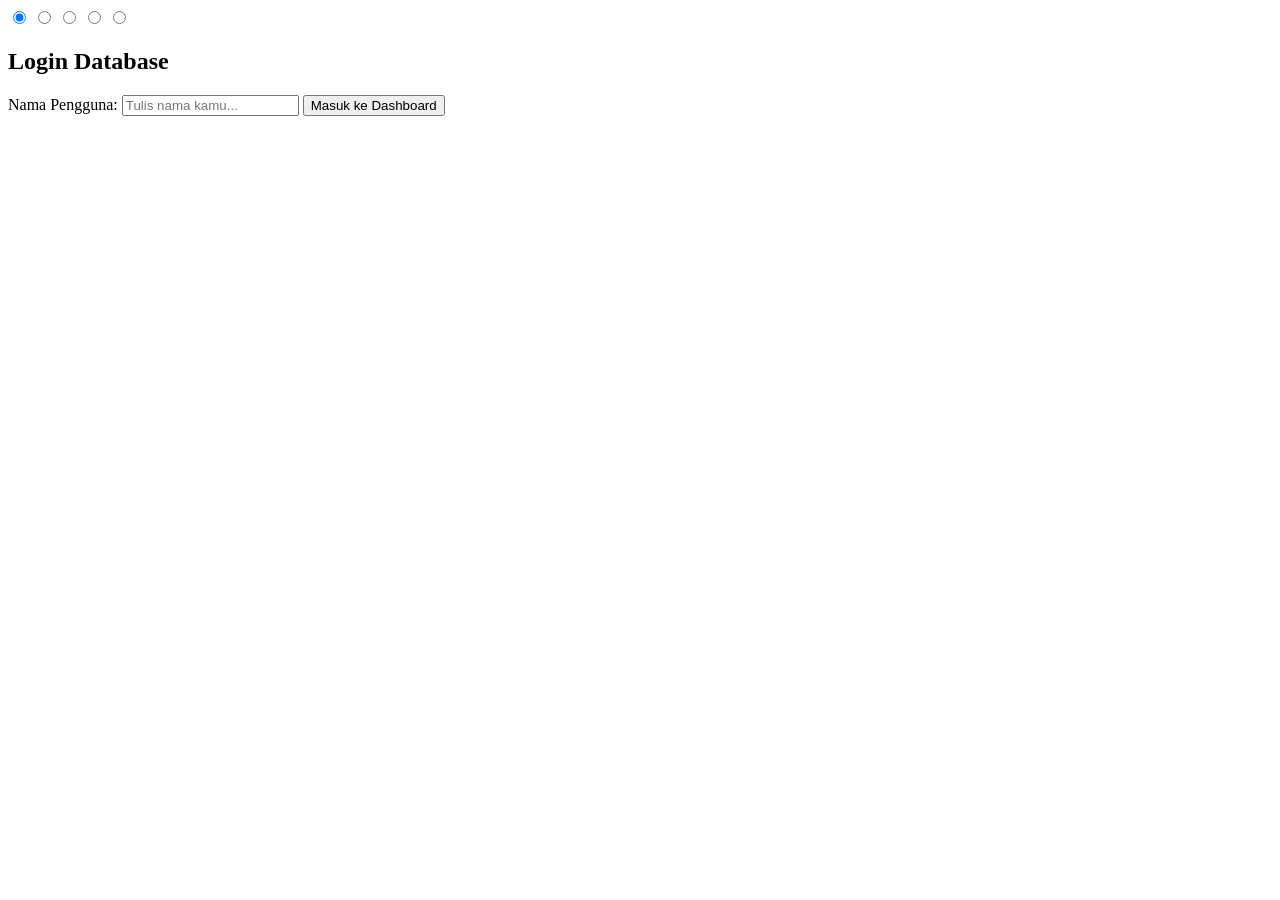
==== index.html @ 97f5bf19 "first-commit" ====
<!DOCTYPE html>
<html lang="id">
<head>
    <meta charset="UTF-8">
    <meta name="viewport" content="width=device-width, initial-scale=1.0">
    <title>Database Teman</title>
    <link rel="stylesheet" href="style.css">
</head>
<body>

    <input type="radio" name="nav" id="dashboard" checked>
    <input type="radio" name="nav" id="sifat">
    <input type="radio" name="nav" id="kategori">
    <input type="radio" name="nav" id="teman">
    <input type="radio" name="nav" id="tugas">

    <div id="layar-masuk">
        <div class="box-login">
            <h2>Login Database</h2>
            <form id="form-login">
                <label>Nama Pengguna:</label>
                <input type="text" id="nama-kamu" placeholder="Tulis nama kamu..." required>
                <button type="submit">Masuk ke Dashboard</button>
            </form>
        </div>
    </div>

    <div id="layar-app" style="display: none;">
        
        <aside id="menu-kiri">
            <div class="logo">DB TEMAN</div>
            <ul>
                <li><label for="dashboard">Dashboard</label></li>
                <li><label for="sifat">Tipe Kepribadian</label></li>
                <li><label for="kategori">Daftar Kategori</label></li>
                <li><label for="teman">Data Teman</label></li>
                <li><label for="tugas">Tugas Kategori</label></li>
            </ul>
        </aside>

        <div id="area-utama">
            
            <header class="topbar">
                <h2 id="teks-sapaan">Halo!</h2>
                <span id="hari-ini"></span>
                <span id="waktu-sekarang"></span>
            </header>

            <div class="konten-pembungkus">

                <div class="halaman-box" id="hal-dashboard">
                    <div class="flex-stat">
                        <div class="kartu-angka">
                            <span class="label-kecil">Total Teman</span>
                            <div class="angka-gede" id="total-teman"></div>
                        </div>
                        <div class="kartu-angka">
                            <span class="label-kecil">Tren Hubungan</span>
                            <div class="status-badge status-aman">Stabil</div>
                        </div>
                        <div class="kartu-angka">
                            <span class="label-kecil">Tugas Tertunda</span>
                            <div class="angka-gede">1</div>
                        </div>
                    </div>

                    <div class="layout-grid">
                        <div class="grid-kiri">
                            <div class="papan">
                                <h3>Daftar Kontak Prioritas</h3>
                                <div class="list-data">
                                    <div class="list-item">
                                        <strong>Rizky</strong> (Laki-laki)<br>
                                        Kategori: Sekolah | Sifat: Ambisius
                                    </div>
                                    <div class="list-item">
                                        <strong>Siti</strong> (Perempuan)<br>
                                        Kategori: Rombel | Sifat: Humoris
                                    </div>
                                </div>
                            </div>
                        </div>
                        <div class="grid-kanan">
                            <div class="papan">
                                <h3>Pengingat Tugas</h3>
                                <div class="list-data">
                                    <div class="list-item">
                                        <span class="tag-merah">Mendesak</span><br>
                                        <strong>Kerja Kelompok Web</strong><br>
                                        Deadline: 28 Maret 2026
                                    </div>
                                </div>
                            </div>
                        </div>
                    </div>
                </div>

                <div class="halaman-box" id="hal-sifat">
                    <div class="papan">
                        <h3>Tambah Tipe Sifat</h3>
                        <form action="#">
                            <label>Nama Sifat:</label>
                            <input type="text" placeholder="Contoh: Humoris, Pendiam" required id="nama-sifat">
                            
                            <label>Deskripsi Singkat:</label>
                            <textarea placeholder="Penjelasan sifatnya..." id="desc-sifat"></textarea>
                            
                            <label>Warna Label:</label>
                            <input type="color" id="warna-sifat">
                            
                            <button type="button" onclick="ambilSifat()">Simpan Sifat</button>
                        </form>
                    </div>

                    <div class="papan">
                        <h3>Daftar Sifat yang Terdaftar</h3>
                        <div class="list-data" id="list-sifat">
                            <!--Isinya list sidat yang diambil dari fungsi ambilSifat()-->
                        </div>
                    </div>
                </div>

                <div class="halaman-box" id="hal-kategori">
                    <div class="papan">
                        <h3>Tambah Kategori Baru</h3>
                        <form action="#">
                            <label>Nama Kategori:</label>
                            <input type="text" id="kategori-relasi" placeholder="Contoh: Teman SMP, Keluarga" required>
                            <label>Warna label:</label>
                            <input type="color" id="warna-kategori">
                            <button type="button" onclick="ambilKategori()">Simpan Kategori</button>
                        </form>
                    </div>

                    <div class="papan">
                        <h3>Daftar Kategori</h3>
                        <div class="list-data" id="list-data">
                        </div>
                    </div>
                </div>

                <div class="halaman-box" id="hal-teman">
                    <h3>Registrasi Data Teman</h3>
                    <button id="openModal">Open Modal</button>
                        <div class="modal" id="modal">
                            <div class="papan modal-create"> 
                                <form action="#" autocomplete="off" id="formulir-crud-teman">
                                    <label>Nama Lengkap:</label>
                                    <input type="text" id="nama" placeholder="John Doe" required>

                                    <label>No WhatsApp:</label>
                                    <input type="text" id="nomorHp" placeholder="628xxxx">

                                    <label>Jenis Kelamin:</label>
                                    <select id="kelamin">
                                        <option>Laki-laki</option>
                                        <option>Perempuan</option>
                                    </select>

                                    <label>Kepribadian:</label>
                                    <select>
                                        <option>Penyayang</option>
                                        <option>Ambis</option>
                                    </select>

                                    <label>Kategori Relasi:</label>
                                    <select>
                                        <option>Sekolah</option>
                                        <option>Rombel</option>
                                    </select>

                                    <label>Tanggal Lahir:</label>
                                    <input type="date" id="birth">

                                    <div class="centang-favorit">
                                        <input type="checkbox" id="fav-cek" style="width:auto; margin-right: 5px;">
                                        <label for="fav-cek" style="display:inline;">Tandai sebagai Teman Favorit</label>
                                    </div>

                                    <button type="button" style="margin-top:15px;" id="submit closeModal" onclick="hasil()">Simpan Data Teman</button>
                                </form>
                                <button id="closeModal">Tutup</button>
                            </div>
                        </div>
                        
                    <div id="hasil"></div>
                </div>

                <div class="halaman-box" id="hal-tugas">
                    <div class="papan">
                        <h3>Buat Tugas Baru</h3>
                        <form action="#">
                            <label>Nama Kegiatan:</label>
                            <input type="text" required>

                            <label>Deskripsi:</label>
                            <input type="text" placeholder="Opsional">

                            <label>Orang yang terlibat:</label>
                            <select name="" id="">
                                <option value="">Endi</option>
                                <option value="">Asep</option>
                                <option value="">Rangga</option>
                            </select>

                            <label>Kategori Relasi:</label>
                            <select>
                                <option>Sekolah</option>
                                <option>Rombel</option>
                            </select>

                            <label>Tenggat Waktu:</label>
                            <input type="date" required>

                            <button type="button">Buat Tugas</button>
                        </form>
                    </div>
                </div>

            </div>

            <footer class="kaki-web">
                <p>&copy; 2026 Database Teman</p>
            </footer>

        </div>
    </div>

    <script src="script.js"></script>
</body>
</html>
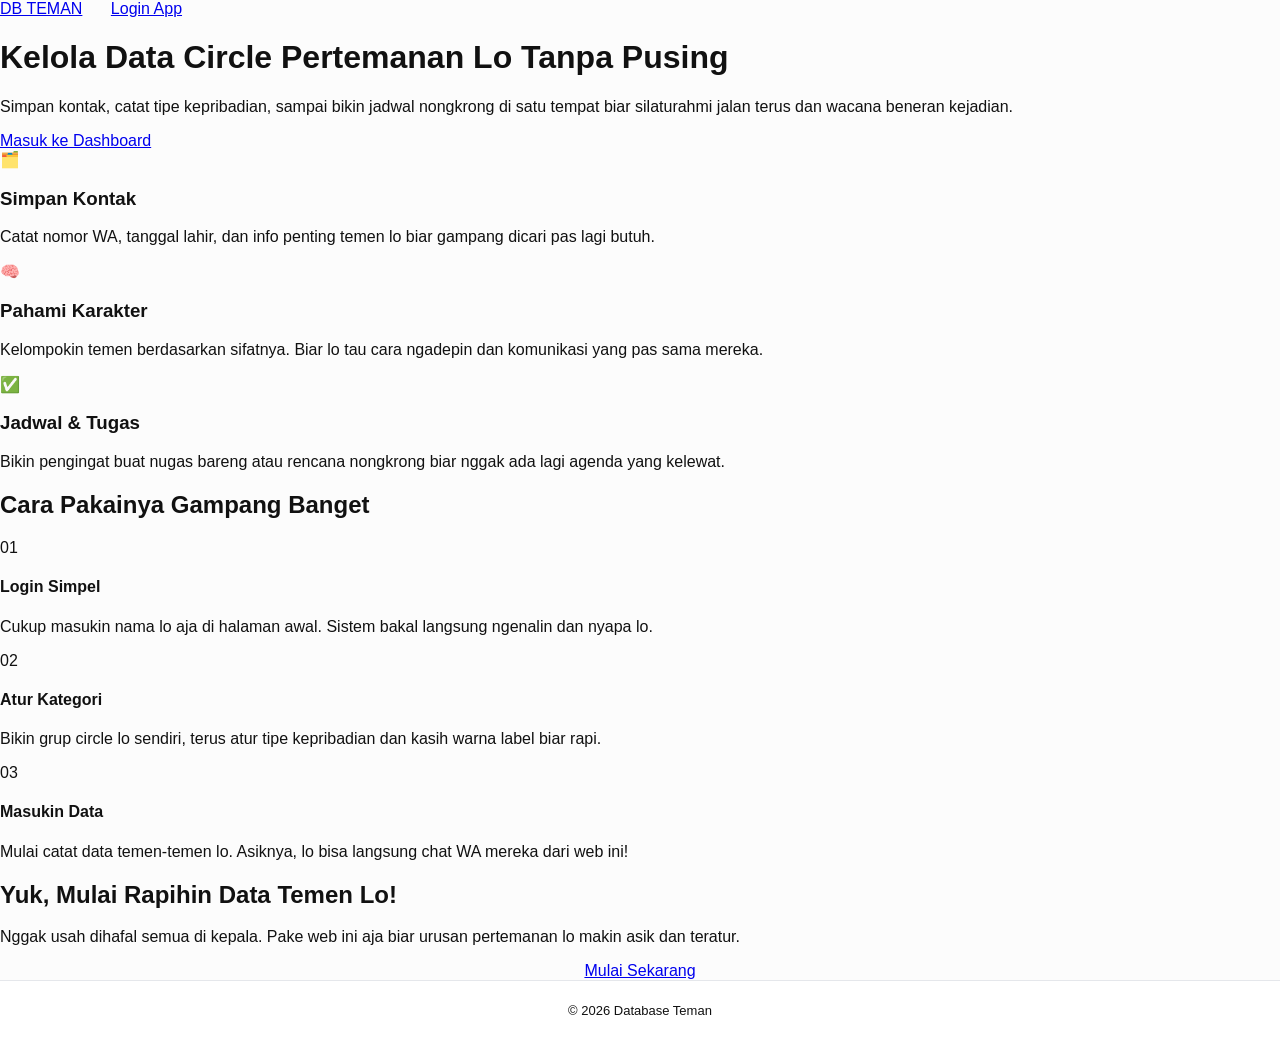
==== commit 8969526c: "last commit" ====
--- a/index.html
+++ b/index.html
@@ -1,231 +1,93 @@
-<!DOCTYPE html>
-<html lang="id">
-<head>
-    <meta charset="UTF-8">
-    <meta name="viewport" content="width=device-width, initial-scale=1.0">
-    <title>Database Teman</title>
-    <link rel="stylesheet" href="style.css">
-</head>
-<body>
-
-    <input type="radio" name="nav" id="dashboard" checked>
-    <input type="radio" name="nav" id="sifat">
-    <input type="radio" name="nav" id="kategori">
-    <input type="radio" name="nav" id="teman">
-    <input type="radio" name="nav" id="tugas">
-
-    <div id="layar-masuk">
-        <div class="box-login">
-            <h2>Login Database</h2>
-            <form id="form-login">
-                <label>Nama Pengguna:</label>
-                <input type="text" id="nama-kamu" placeholder="Tulis nama kamu..." required>
-                <button type="submit">Masuk ke Dashboard</button>
-            </form>
-        </div>
-    </div>
-
-    <div id="layar-app" style="display: none;">
-        
-        <aside id="menu-kiri">
-            <div class="logo">DB TEMAN</div>
-            <ul>
-                <li><label for="dashboard">Dashboard</label></li>
-                <li><label for="sifat">Tipe Kepribadian</label></li>
-                <li><label for="kategori">Daftar Kategori</label></li>
-                <li><label for="teman">Data Teman</label></li>
-                <li><label for="tugas">Tugas Kategori</label></li>
-            </ul>
-        </aside>
-
-        <div id="area-utama">
-            
-            <header class="topbar">
-                <h2 id="teks-sapaan">Halo!</h2>
-                <span id="hari-ini"></span>
-                <span id="waktu-sekarang"></span>
-            </header>
-
-            <div class="konten-pembungkus">
-
-                <div class="halaman-box" id="hal-dashboard">
-                    <div class="flex-stat">
-                        <div class="kartu-angka">
-                            <span class="label-kecil">Total Teman</span>
-                            <div class="angka-gede" id="total-teman"></div>
-                        </div>
-                        <div class="kartu-angka">
-                            <span class="label-kecil">Tren Hubungan</span>
-                            <div class="status-badge status-aman">Stabil</div>
-                        </div>
-                        <div class="kartu-angka">
-                            <span class="label-kecil">Tugas Tertunda</span>
-                            <div class="angka-gede">1</div>
-                        </div>
-                    </div>
-
-                    <div class="layout-grid">
-                        <div class="grid-kiri">
-                            <div class="papan">
-                                <h3>Daftar Kontak Prioritas</h3>
-                                <div class="list-data">
-                                    <div class="list-item">
-                                        <strong>Rizky</strong> (Laki-laki)<br>
-                                        Kategori: Sekolah | Sifat: Ambisius
-                                    </div>
-                                    <div class="list-item">
-                                        <strong>Siti</strong> (Perempuan)<br>
-                                        Kategori: Rombel | Sifat: Humoris
-                                    </div>
-                                </div>
-                            </div>
-                        </div>
-                        <div class="grid-kanan">
-                            <div class="papan">
-                                <h3>Pengingat Tugas</h3>
-                                <div class="list-data">
-                                    <div class="list-item">
-                                        <span class="tag-merah">Mendesak</span><br>
-                                        <strong>Kerja Kelompok Web</strong><br>
-                                        Deadline: 28 Maret 2026
-                                    </div>
-                                </div>
-                            </div>
-                        </div>
-                    </div>
-                </div>
-
-                <div class="halaman-box" id="hal-sifat">
-                    <div class="papan">
-                        <h3>Tambah Tipe Sifat</h3>
-                        <form action="#">
-                            <label>Nama Sifat:</label>
-                            <input type="text" placeholder="Contoh: Humoris, Pendiam" required id="nama-sifat">
-                            
-                            <label>Deskripsi Singkat:</label>
-                            <textarea placeholder="Penjelasan sifatnya..." id="desc-sifat"></textarea>
-                            
-                            <label>Warna Label:</label>
-                            <input type="color" id="warna-sifat">
-                            
-                            <button type="button" onclick="ambilSifat()">Simpan Sifat</button>
-                        </form>
-                    </div>
-
-                    <div class="papan">
-                        <h3>Daftar Sifat yang Terdaftar</h3>
-                        <div class="list-data" id="list-sifat">
-                            <!--Isinya list sidat yang diambil dari fungsi ambilSifat()-->
-                        </div>
-                    </div>
-                </div>
-
-                <div class="halaman-box" id="hal-kategori">
-                    <div class="papan">
-                        <h3>Tambah Kategori Baru</h3>
-                        <form action="#">
-                            <label>Nama Kategori:</label>
-                            <input type="text" id="kategori-relasi" placeholder="Contoh: Teman SMP, Keluarga" required>
-                            <label>Warna label:</label>
-                            <input type="color" id="warna-kategori">
-                            <button type="button" onclick="ambilKategori()">Simpan Kategori</button>
-                        </form>
-                    </div>
-
-                    <div class="papan">
-                        <h3>Daftar Kategori</h3>
-                        <div class="list-data" id="list-data">
-                        </div>
-                    </div>
-                </div>
-
-                <div class="halaman-box" id="hal-teman">
-                    <h3>Registrasi Data Teman</h3>
-                    <button id="openModal">Open Modal</button>
-                        <div class="modal" id="modal">
-                            <div class="papan modal-create"> 
-                                <form action="#" autocomplete="off" id="formulir-crud-teman">
-                                    <label>Nama Lengkap:</label>
-                                    <input type="text" id="nama" placeholder="John Doe" required>
-
-                                    <label>No WhatsApp:</label>
-                                    <input type="text" id="nomorHp" placeholder="628xxxx">
-
-                                    <label>Jenis Kelamin:</label>
-                                    <select id="kelamin">
-                                        <option>Laki-laki</option>
-                                        <option>Perempuan</option>
-                                    </select>
-
-                                    <label>Kepribadian:</label>
-                                    <select>
-                                        <option>Penyayang</option>
-                                        <option>Ambis</option>
-                                    </select>
-
-                                    <label>Kategori Relasi:</label>
-                                    <select>
-                                        <option>Sekolah</option>
-                                        <option>Rombel</option>
-                                    </select>
-
-                                    <label>Tanggal Lahir:</label>
-                                    <input type="date" id="birth">
-
-                                    <div class="centang-favorit">
-                                        <input type="checkbox" id="fav-cek" style="width:auto; margin-right: 5px;">
-                                        <label for="fav-cek" style="display:inline;">Tandai sebagai Teman Favorit</label>
-                                    </div>
-
-                                    <button type="button" style="margin-top:15px;" id="submit closeModal" onclick="hasil()">Simpan Data Teman</button>
-                                </form>
-                                <button id="closeModal">Tutup</button>
-                            </div>
-                        </div>
-                        
-                    <div id="hasil"></div>
-                </div>
-
-                <div class="halaman-box" id="hal-tugas">
-                    <div class="papan">
-                        <h3>Buat Tugas Baru</h3>
-                        <form action="#">
-                            <label>Nama Kegiatan:</label>
-                            <input type="text" required>
-
-                            <label>Deskripsi:</label>
-                            <input type="text" placeholder="Opsional">
-
-                            <label>Orang yang terlibat:</label>
-                            <select name="" id="">
-                                <option value="">Endi</option>
-                                <option value="">Asep</option>
-                                <option value="">Rangga</option>
-                            </select>
-
-                            <label>Kategori Relasi:</label>
-                            <select>
-                                <option>Sekolah</option>
-                                <option>Rombel</option>
-                            </select>
-
-                            <label>Tenggat Waktu:</label>
-                            <input type="date" required>
-
-                            <button type="button">Buat Tugas</button>
-                        </form>
-                    </div>
-                </div>
-
-            </div>
-
-            <footer class="kaki-web">
-                <p>&copy; 2026 Database Teman</p>
-            </footer>
-
-        </div>
-    </div>
-
-    <script src="script.js"></script>
-</body>
+<!DOCTYPE html>
+<html lang="id">
+<head>
+    <meta charset="UTF-8">
+    <meta name="viewport" content="width=device-width, initial-scale=1.0">
+    <title>Database Teman - Kelola Circle Lo</title>
+    <link href="https://fonts.googleapis.com/css2?family=Inter:wght@400;500;600;700&display=swap" rel="stylesheet">
+    <link rel="stylesheet" href="style.css">
+    <link rel="stylesheet" href="landing.css">
+</head>
+<body>
+
+    <nav class="navbar">
+        <a href="#" class="logo-text">DB TEMAN</a>
+        <a href="app.html" class="btn-utama" style="padding: 10px 24px;">Login App</a>
+    </nav>
+
+    <header class="hero">
+        <h1 class="reveal">Kelola Data Circle Pertemanan Lo Tanpa Pusing</h1>
+        <p class="reveal">Simpan kontak, catat tipe kepribadian, sampai bikin jadwal nongkrong di satu tempat biar silaturahmi jalan terus dan wacana beneran kejadian.</p>
+        <div class="reveal">
+            <a href="app.html" class="btn-utama">Masuk ke Dashboard</a>
+        </div>
+    </header>
+
+    <section class="fitur-container">
+        <div class="fitur-card reveal">
+            <div class="ikon-fitur">🗂️</div>
+            <h3>Simpan Kontak</h3>
+            <p>Catat nomor WA, tanggal lahir, dan info penting temen lo biar gampang dicari pas lagi butuh.</p>
+        </div>
+        <div class="fitur-card reveal">
+            <div class="ikon-fitur">🧠</div>
+            <h3>Pahami Karakter</h3>
+            <p>Kelompokin temen berdasarkan sifatnya. Biar lo tau cara ngadepin dan komunikasi yang pas sama mereka.</p>
+        </div>
+        <div class="fitur-card reveal">
+            <div class="ikon-fitur">✅</div>
+            <h3>Jadwal & Tugas</h3>
+            <p>Bikin pengingat buat nugas bareng atau rencana nongkrong biar nggak ada lagi agenda yang kelewat.</p>
+        </div>
+    </section>
+
+    <section class="cara-kerja">
+        <h2 class="section-title reveal">Cara Pakainya Gampang Banget</h2>
+        <div class="langkah-container">
+            <div class="langkah-box reveal">
+                <div class="angka-langkah">01</div>
+                <h4>Login Simpel</h4>
+                <p>Cukup masukin nama lo aja di halaman awal. Sistem bakal langsung ngenalin dan nyapa lo.</p>
+            </div>
+            <div class="langkah-box reveal">
+                <div class="angka-langkah">02</div>
+                <h4>Atur Kategori</h4>
+                <p>Bikin grup circle lo sendiri, terus atur tipe kepribadian dan kasih warna label biar rapi.</p>
+            </div>
+            <div class="langkah-box reveal">
+                <div class="angka-langkah">03</div>
+                <h4>Masukin Data</h4>
+                <p>Mulai catat data temen-temen lo. Asiknya, lo bisa langsung chat WA mereka dari web ini!</p>
+            </div>
+        </div>
+    </section>
+
+    <section class="cta-bawah reveal">
+        <h2>Yuk, Mulai Rapihin Data Temen Lo!</h2>
+        <p>Nggak usah dihafal semua di kepala. Pake web ini aja biar urusan pertemanan lo makin asik dan teratur.</p>
+        <div style="display: flex; gap: 16px; justify-content: center; flex-wrap: wrap;">
+            <a href="app.html" class="btn-utama">Mulai Sekarang</a>
+        </div>
+    </section>
+
+    <footer class="kaki-web" style="position: relative; border-top: 1px solid #e5e7eb;">
+        <p>&copy; 2026 Database Teman</p>
+    </footer>
+
+    <script>
+        function reveal() {
+            var reveals = document.querySelectorAll(".reveal");
+            for (var i = 0; i < reveals.length; i++) {
+                var windowHeight = window.innerHeight;
+                var elementTop = reveals[i].getBoundingClientRect().top;
+                var elementVisible = 100;
+                if (elementTop < windowHeight - elementVisible) {
+                    reveals[i].classList.add("active");
+                }
+            }
+        }
+        window.addEventListener("scroll", reveal);
+        reveal();
+    </script>
+</body>
 </html>
--- a/style.css
+++ b/style.css
@@ -0,0 +1,281 @@
+body {
+    font-family: Arial, Helvetica, sans-serif;
+    background-color: #fcfcfc;
+    color: #111;
+    margin: 0;
+    padding: 0;
+}
+
+input[type="radio"] {
+    display: none;
+}
+
+#layar-masuk {
+    position: fixed;
+    top: 0; left: 0; right: 0; bottom: 0;
+    background: #f4f4f4;
+    display: flex;
+    justify-content: center;
+    align-items: center;
+    z-index: 999;
+}
+
+.box-login {
+    background: #fff;
+    border: 3px solid #111;
+    width: 350px;
+    padding: 25px;
+    box-shadow: 6px 6px 0px #111;
+}
+
+.box-login h2 {
+    margin-top: 0;
+    border-bottom: 2px solid #111;
+    padding-bottom: 10px;
+    text-align: center;
+}
+
+#menu-kiri {
+    width: 250px;
+    background: #111;
+    color: #fff;
+    height: 100vh;
+    position: fixed;
+    top: 0;
+    left: 0;
+}
+
+.logo {
+    padding: 25px;
+    font-weight: bold;
+    font-size: 18px;
+    letter-spacing: 1px;
+    border-bottom: 2px solid #333;
+    text-align: center;
+}
+
+#menu-kiri ul {
+    list-style: none;
+    padding: 0;
+    margin: 0;
+}
+
+#menu-kiri ul li label {
+    display: block;
+    padding: 15px 25px;
+    cursor: pointer;
+    border-bottom: 1px solid #222;
+    font-size: 14px;
+}
+
+#menu-kiri ul li label:hover {
+    background: #fff;
+    color: #111;
+}
+
+#area-utama {
+    margin-left: 250px;
+    min-height: 100vh;
+    position: relative;
+    padding-bottom: 60px;
+}
+
+.topbar {
+    background: #fff;
+    padding: 20px 30px;
+    border-bottom: 3px solid #111;
+}
+
+.topbar h2 {
+    margin: 0;
+    font-size: 22px;
+}
+
+.konten-pembungkus {
+    padding: 30px;
+}
+
+.halaman-box {
+    display: none;
+}
+
+#dashboard:checked ~ #layar-app #hal-dashboard { display: block; }
+#sifat:checked ~ #layar-app #hal-sifat { display: block; }
+#kategori:checked ~ #layar-app #hal-kategori { display: block; }
+#teman:checked ~ #layar-app #hal-teman { display: block; }
+#tugas:checked ~ #layar-app #hal-tugas { display: block; }
+
+#dashboard:checked ~ #layar-app #menu-kiri ul li:nth-child(1) label { background: #fff; color: #111; }
+#sifat:checked ~ #layar-app #menu-kiri ul li:nth-child(2) label { background: #fff; color: #111; }
+#kategori:checked ~ #layar-app #menu-kiri ul li:nth-child(3) label { background: #fff; color: #111; }
+#teman:checked ~ #layar-app #menu-kiri ul li:nth-child(4) label { background: #fff; color: #111; }
+#tugas:checked ~ #layar-app #menu-kiri ul li:nth-child(5) label { background: #fff; color: #111; }
+
+.flex-stat {
+    display: flex;
+    gap: 20px;
+    margin-bottom: 30px;
+}
+
+.kartu-angka {
+    flex: 1;
+    background: #fff;
+    border: 3px solid #111;
+    padding: 20px;
+    box-shadow: 4px 4px 0px #111;
+    text-align: center;
+}
+
+.label-kecil {
+    font-size: 12px;
+    font-weight: bold;
+    text-transform: uppercase;
+    display: block;
+    margin-bottom: 10px;
+    color: #666;
+}
+
+.angka-gede {
+    font-size: 28px;
+    font-weight: bold;
+}
+
+.status-badge {
+    color: #111;
+    font-size: 20px;
+    background: #e8f5e9;
+    border: 2px solid #111;
+    display: inline-block;
+    padding: 2px 8px;
+    margin-top: 5px;
+}
+
+.layout-grid {
+    display: flex;
+    gap: 20px;
+}
+
+.grid-kiri, .grid-kanan {
+    flex: 1;
+}
+
+.papan {
+    background: #fff;
+    border: 3px solid #111;
+    padding: 20px;
+    box-shadow: 4px 4px 0px #111;
+    margin-bottom: 25px;
+}
+
+.papan h3 {
+    margin-top: 0;
+    border-bottom: 2px solid #111;
+    padding-bottom: 10px;
+}
+
+input[type="text"], input[type="date"], select, textarea {
+    width: 100%;
+    padding: 10px;
+    margin: 8px 0 20px 0;
+    border: 2px solid #111;
+    box-sizing: border-box;
+    background: #fff;
+    font-size: 14px;
+}
+
+button {
+    width: 100%;
+    background: #111;
+    color: #fff;
+    border: none;
+    padding: 12px;
+    font-weight: bold;
+    cursor: pointer;
+    font-size: 14px;
+}
+
+button:hover {
+    background: #333;
+}
+
+.list-item {
+    padding: 15px;
+    border: 2px solid #111;
+    margin-bottom: 10px;
+    background: #f9f9f9;
+}
+
+.tag-merah {
+    background: #111;
+    color: #fff;
+    padding: 3px 6px;
+    font-size: 11px;
+    font-weight: bold;
+    display: inline-block;
+    margin-bottom: 5px;
+}
+
+.kaki-web {
+    position: absolute;
+    bottom: 0;
+    width: 100%;
+    height: 60px;
+    border-top: 3px solid #111;
+    text-align: center;
+    background: #fff;
+    line-height: 60px;
+}
+
+.kaki-web p {
+    margin: 0;
+    font-size: 13px;
+}
+
+@media (max-width: 768px) {
+    #menu-kiri {
+        width: 100%;
+        height: auto;
+        position: relative;
+    }
+
+    #menu-kiri ul {
+        display: flex;
+        flex-wrap: wrap;
+    }
+
+    #menu-kiri ul li {
+        flex: 1;
+        min-width: 120px;
+    }
+
+    #area-utama {
+        margin-left: 0;
+    }
+
+    .flex-stat, .layout-grid {
+        flex-direction: column;
+    }
+}
+
+.modal {
+    background-color: rgba(0, 0, 0, 0.3);
+    opacity: 0;
+    position: fixed;
+    top: 0;
+    left: 0;
+    right: 0;
+    bottom: 0;
+    transition: all 0.3s ease-in-out;
+    z-index: -1;
+
+    display: flex;
+    align-items: center;
+    justify-content: center;
+    pointer-events: none;
+}
+
+.modal.open {
+    opacity: 1;
+    z-index: 999;
+    pointer-events: auto;
+}
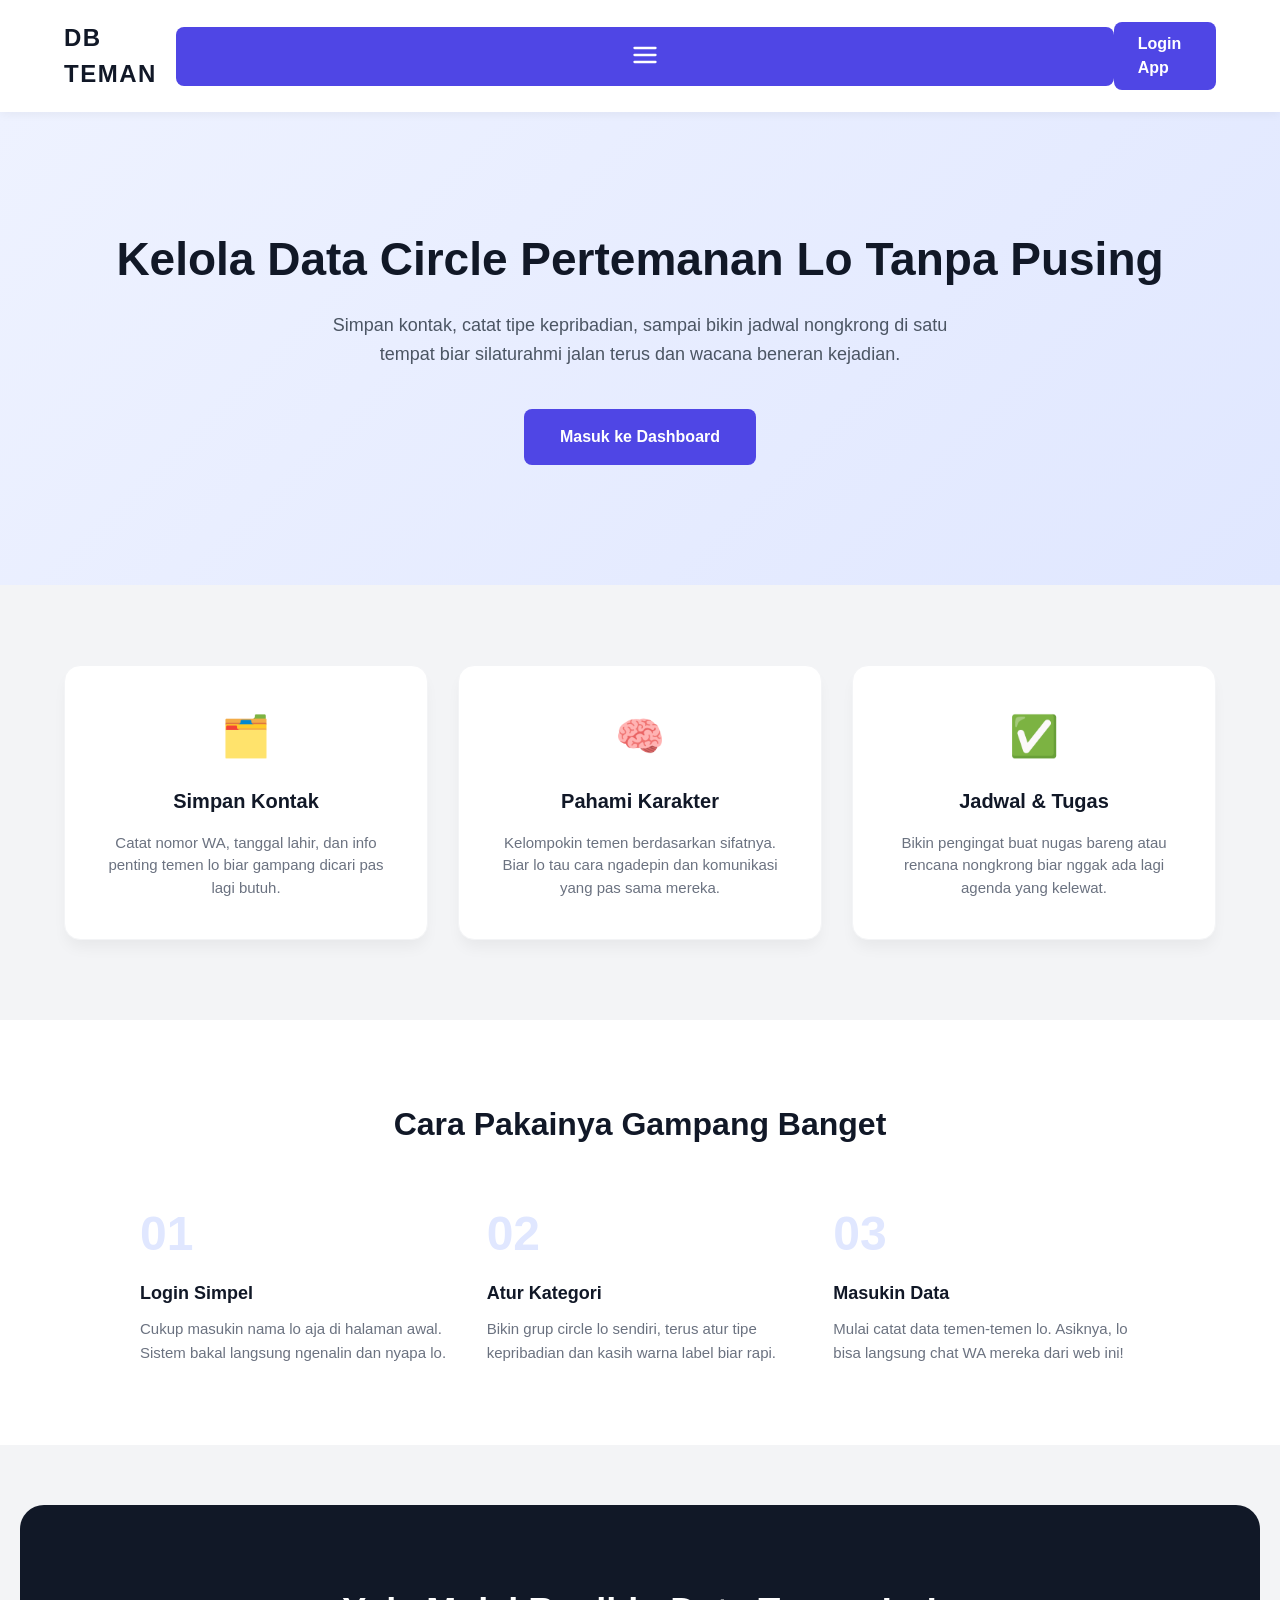
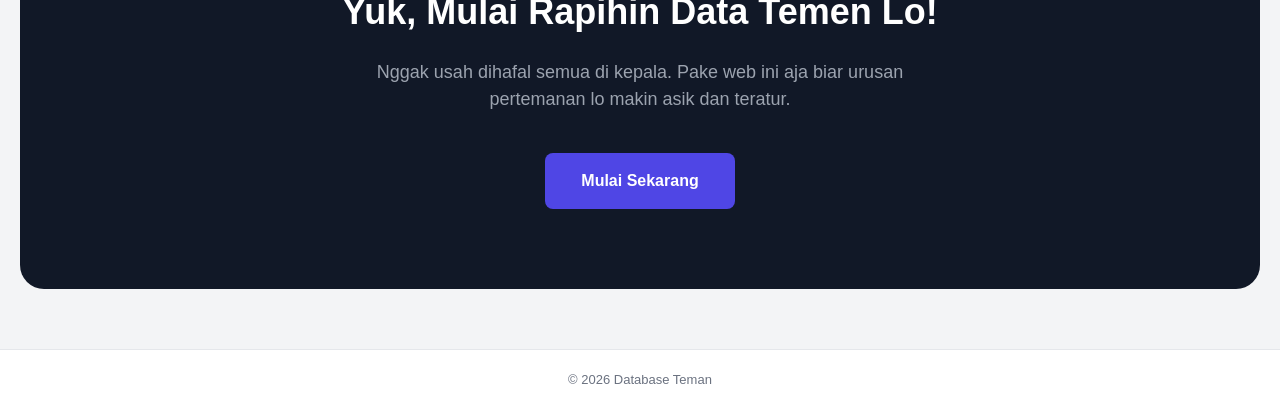
==== commit db0d685f: "last commit" ====
--- a/index.html
+++ b/index.html
@@ -12,7 +12,16 @@
 
     <nav class="navbar">
         <a href="#" class="logo-text">DB TEMAN</a>
-        <a href="app.html" class="btn-utama" style="padding: 10px 24px;">Login App</a>
+        <button id="hamburger-landing" class="hamburger-landing">
+            <svg viewBox="0 0 24 24" width="28" height="28" stroke="currentColor" stroke-width="2" fill="none" stroke-linecap="round" stroke-linejoin="round">
+                <line x1="3" y1="12" x2="21" y2="12"></line>
+                <line x1="3" y1="6" x2="21" y2="6"></line>
+                <line x1="3" y1="18" x2="21" y2="18"></line>
+            </svg>
+        </button>
+        <div class="nav-links" id="nav-links">
+            <a href="app.html" class="btn-utama" style="padding: 10px 24px;">Login App</a>
+        </div>
     </nav>
 
     <header class="hero">
@@ -75,6 +84,7 @@
     </footer>
 
     <script>
+        // Logika Reveal Animasi Scroll
         function reveal() {
             var reveals = document.querySelectorAll(".reveal");
             for (var i = 0; i < reveals.length; i++) {
@@ -88,6 +98,15 @@
         }
         window.addEventListener("scroll", reveal);
         reveal();
+
+        // Logika Hamburger Navbar Landing Page
+        const btnLanding = document.getElementById('hamburger-landing');
+        const navLinks = document.getElementById('nav-links');
+        if(btnLanding && navLinks) {
+            btnLanding.addEventListener('click', () => {
+                navLinks.classList.toggle('open');
+            });
+        }
     </script>
 </body>
 </html>
--- a/style.css
+++ b/style.css
@@ -1,9 +1,14 @@
-body {
-    font-family: Arial, Helvetica, sans-serif;
-    background-color: #fcfcfc;
-    color: #111;
+body, div, h1, h2, h3, h4, h5, p, ul, li, form, label, span, strong, table, thead, tbody, tr, th, td, header, aside, footer, input, button, select, textarea {
     margin: 0;
     padding: 0;
+    box-sizing: border-box;
+}
+
+body {
+    font-family: 'Inter', sans-serif;
+    background-color: #f3f4f6;
+    color: #1f2937;
+    line-height: 1.5;
 }
 
 input[type="radio"] {
@@ -13,7 +18,7 @@
 #layar-masuk {
     position: fixed;
     top: 0; left: 0; right: 0; bottom: 0;
-    background: #f4f4f4;
+    background: linear-gradient(135deg, #eef2ff 0%, #e0e7ff 100%);
     display: flex;
     justify-content: center;
     align-items: center;
@@ -21,82 +26,118 @@
 }
 
 .box-login {
-    background: #fff;
-    border: 3px solid #111;
-    width: 350px;
-    padding: 25px;
-    box-shadow: 6px 6px 0px #111;
-}
-
-.box-login h2 {
-    margin-top: 0;
-    border-bottom: 2px solid #111;
-    padding-bottom: 10px;
+    background: #ffffff;
+    width: 100%;
+    max-width: 420px;
+    padding: 40px;
+    border-radius: 20px;
+    box-shadow: 0 20px 25px -5px rgba(0, 0, 0, 0.1), 0 10px 10px -5px rgba(0, 0, 0, 0.04);
+}
+
+.login-header {
     text-align: center;
+    margin-bottom: 30px;
+}
+
+.login-header h2 {
+    font-size: 24px;
+    font-weight: 700;
+    color: #111827;
+    margin-bottom: 8px;
+}
+
+.login-header p {
+    font-size: 14px;
+    color: #6b7280;
 }
 
 #menu-kiri {
-    width: 250px;
-    background: #111;
-    color: #fff;
+    width: 260px;
+    background: #111827;
+    color: #f9fafb;
     height: 100vh;
     position: fixed;
     top: 0;
     left: 0;
+    box-shadow: 4px 0 15px rgba(0,0,0,0.05);
 }
 
 .logo {
-    padding: 25px;
-    font-weight: bold;
-    font-size: 18px;
-    letter-spacing: 1px;
-    border-bottom: 2px solid #333;
-    text-align: center;
+    padding: 30px 25px;
+    font-weight: 700;
+    font-size: 20px;
+    letter-spacing: 1.5px;
+    border-bottom: 1px solid #1f2937;
+    display: flex;
+    align-items: center;
+    justify-content: center;
 }
 
 #menu-kiri ul {
     list-style: none;
-    padding: 0;
-    margin: 0;
+    margin-top: 15px;
 }
 
 #menu-kiri ul li label {
     display: block;
-    padding: 15px 25px;
+    padding: 16px 25px;
     cursor: pointer;
-    border-bottom: 1px solid #222;
-    font-size: 14px;
+    font-size: 15px;
+    font-weight: 500;
+    color: #9ca3af;
+    transition: all 0.2s ease;
+    border-left: 3px solid transparent;
 }
 
 #menu-kiri ul li label:hover {
-    background: #fff;
-    color: #111;
+    background: rgba(255, 255, 255, 0.05);
+    color: #ffffff;
 }
 
 #area-utama {
-    margin-left: 250px;
+    margin-left: 260px;
     min-height: 100vh;
     position: relative;
-    padding-bottom: 60px;
+    padding-bottom: 80px;
 }
 
 .topbar {
-    background: #fff;
-    padding: 20px 30px;
-    border-bottom: 3px solid #111;
+    background: #ffffff;
+    padding: 20px 40px;
+    border-bottom: 1px solid #e5e7eb;
+    display: flex;
+    justify-content: space-between;
+    align-items: center;
 }
 
 .topbar h2 {
-    margin: 0;
-    font-size: 22px;
+    font-size: 20px;
+    font-weight: 600;
+    color: #111827;
+}
+
+.info-waktu {
+    display: flex;
+    gap: 20px;
+    font-size: 14px;
+    color: #6b7280;
+    font-weight: 500;
 }
 
 .konten-pembungkus {
-    padding: 30px;
+    padding: 40px;
+    max-width: 1400px;
+    margin: 0 auto;
 }
 
 .halaman-box {
     display: none;
+    animation: fadeIn 0.4s ease;
+}
+
+@keyframes fadeIn {
+    from { opacity: 0; transform: translateY(10px); }
+    to { opacity: 1; transform: translateY(0); }
 }
 
 #dashboard:checked ~ #layar-app #hal-dashboard { display: block; }
@@ -105,54 +146,71 @@
 #teman:checked ~ #layar-app #hal-teman { display: block; }
 #tugas:checked ~ #layar-app #hal-tugas { display: block; }
 
-#dashboard:checked ~ #layar-app #menu-kiri ul li:nth-child(1) label { background: #fff; color: #111; }
-#sifat:checked ~ #layar-app #menu-kiri ul li:nth-child(2) label { background: #fff; color: #111; }
-#kategori:checked ~ #layar-app #menu-kiri ul li:nth-child(3) label { background: #fff; color: #111; }
-#teman:checked ~ #layar-app #menu-kiri ul li:nth-child(4) label { background: #fff; color: #111; }
-#tugas:checked ~ #layar-app #menu-kiri ul li:nth-child(5) label { background: #fff; color: #111; }
+#dashboard:checked ~ #layar-app #menu-kiri ul li:nth-child(1) label,
+#sifat:checked ~ #layar-app #menu-kiri ul li:nth-child(2) label,
+#kategori:checked ~ #layar-app #menu-kiri ul li:nth-child(3) label,
+#teman:checked ~ #layar-app #menu-kiri ul li:nth-child(4) label,
+#tugas:checked ~ #layar-app #menu-kiri ul li:nth-child(5) label {
+    background: rgba(79, 70, 229, 0.1);
+    color: #ffffff;
+    border-left-color: #4f46e5;
+}
 
 .flex-stat {
     display: flex;
-    gap: 20px;
+    gap: 24px;
     margin-bottom: 30px;
 }
 
 .kartu-angka {
     flex: 1;
-    background: #fff;
-    border: 3px solid #111;
-    padding: 20px;
-    box-shadow: 4px 4px 0px #111;
-    text-align: center;
+    background: #ffffff;
+    border-radius: 16px;
+    padding: 24px;
+    box-shadow: 0 4px 6px -1px rgba(0, 0, 0, 0.05);
+    border: 1px solid #f3f4f6;
+    position: relative;
+    overflow: hidden;
+}
+
+.kartu-angka::before {
+    content: "";
+    position: absolute;
+    top: 0; left: 0; right: 0;
+    height: 4px;
+    background: linear-gradient(90deg, #4f46e5, #818cf8);
 }
 
 .label-kecil {
     font-size: 12px;
-    font-weight: bold;
+    font-weight: 600;
     text-transform: uppercase;
+    color: #6b7280;
+    letter-spacing: 0.05em;
     display: block;
-    margin-bottom: 10px;
-    color: #666;
 }
 
 .angka-gede {
-    font-size: 28px;
-    font-weight: bold;
+    font-size: 36px;
+    font-weight: 700;
+    color: #111827;
+    margin-top: 10px;
 }
 
 .status-badge {
-    color: #111;
-    font-size: 20px;
-    background: #e8f5e9;
-    border: 2px solid #111;
+    font-size: 13px;
+    font-weight: 600;
+    background: #d1fae5;
+    color: #059669;
+    padding: 6px 14px;
+    border-radius: 20px;
     display: inline-block;
-    padding: 2px 8px;
-    margin-top: 5px;
+    margin-top: 12px;
 }
 
 .layout-grid {
     display: flex;
-    gap: 20px;
+    gap: 24px;
 }
 
 .grid-kiri, .grid-kanan {
@@ -160,59 +218,163 @@
 }
 
 .papan {
-    background: #fff;
-    border: 3px solid #111;
-    padding: 20px;
-    box-shadow: 4px 4px 0px #111;
-    margin-bottom: 25px;
+    background: #ffffff;
+    border-radius: 16px;
+    padding: 28px;
+    box-shadow: 0 4px 6px -1px rgba(0, 0, 0, 0.05);
+    border: 1px solid #f3f4f6;
+    margin-bottom: 24px;
 }
 
 .papan h3 {
-    margin-top: 0;
-    border-bottom: 2px solid #111;
-    padding-bottom: 10px;
+    font-size: 18px;
+    font-weight: 600;
+    color: #111827;
+    margin-bottom: 20px;
+    padding-bottom: 12px;
+    border-bottom: 1px solid #e5e7eb;
+}
+
+label {
+    display: block;
+    font-size: 14px;
+    font-weight: 500;
+    color: #374151;
+    margin-bottom: 6px;
 }
 
 input[type="text"], input[type="date"], select, textarea {
     width: 100%;
-    padding: 10px;
-    margin: 8px 0 20px 0;
-    border: 2px solid #111;
-    box-sizing: border-box;
-    background: #fff;
+    padding: 12px 16px;
+    margin-bottom: 20px;
+    border: 1px solid #d1d5db;
+    border-radius: 8px;
+    background: #f9fafb;
     font-size: 14px;
+    color: #1f2937;
+    transition: all 0.2s ease;
+    outline: none;
+}
+
+input[type="color"] {
+    width: 100%;
+    height: 45px;
+    padding: 4px;
+    margin-bottom: 20px;
+    border: 1px solid #d1d5db;
+    border-radius: 8px;
+    cursor: pointer;
+}
+
+input:focus, select:focus, textarea:focus {
+    border-color: #4f46e5;
+    background: #ffffff;
+    box-shadow: 0 0 0 3px rgba(79, 70, 229, 0.15);
+}
+
+.form-row {
+    display: flex;
+    gap: 15px;
+}
+
+.form-col {
+    flex: 1;
 }
 
 button {
     width: 100%;
-    background: #111;
-    color: #fff;
+    background: #4f46e5;
+    color: #ffffff;
     border: none;
-    padding: 12px;
-    font-weight: bold;
+    padding: 14px;
+    border-radius: 8px;
+    font-weight: 600;
+    font-size: 14px;
     cursor: pointer;
-    font-size: 14px;
+    transition: background 0.2s ease, transform 0.1s ease;
 }
 
 button:hover {
-    background: #333;
+    background: #4338ca;
+}
+
+button:active {
+    transform: scale(0.98);
+}
+
+.btn-tutup {
+    background: #f3f4f6;
+    color: #374151;
+    margin-top: 12px;
+}
+
+.btn-tutup:hover {
+    background: #e5e7eb;
+}
+
+.header-aksi {
+    display: flex;
+    justify-content: space-between;
+    align-items: center;
+    margin-bottom: 20px;
+}
+
+.header-aksi h3 {
+    font-size: 20px;
+    font-weight: 600;
+}
+
+.btn-tambah {
+    width: auto;
+    padding: 10px 20px;
 }
 
 .list-item {
-    padding: 15px;
-    border: 2px solid #111;
-    margin-bottom: 10px;
-    background: #f9f9f9;
+    padding: 16px;
+    border: 1px solid #e5e7eb;
+    border-radius: 10px;
+    margin-bottom: 12px;
+    background: #ffffff;
+    transition: transform 0.2s ease, box-shadow 0.2s ease;
+}
+
+.list-item:hover {
+    transform: translateY(-2px);
+    box-shadow: 0 6px 12px rgba(0,0,0,0.05);
+}
+
+.item-header {
+    display: flex;
+    align-items: center;
+    gap: 8px;
+    margin-bottom: 4px;
+}
+
+.item-header strong {
+    font-size: 15px;
+    color: #111827;
+}
+
+.item-header span {
+    font-size: 13px;
+    color: #6b7280;
+}
+
+.item-body {
+    font-size: 13px;
+    color: #4b5563;
 }
 
 .tag-merah {
-    background: #111;
-    color: #fff;
-    padding: 3px 6px;
+    background: #fee2e2;
+    color: #ef4444;
+    padding: 4px 8px;
+    border-radius: 4px;
     font-size: 11px;
-    font-weight: bold;
+    font-weight: 700;
     display: inline-block;
-    margin-bottom: 5px;
+    text-transform: uppercase;
+    letter-spacing: 0.5px;
 }
 
 .kaki-web {
@@ -220,15 +382,120 @@
     bottom: 0;
     width: 100%;
     height: 60px;
-    border-top: 3px solid #111;
-    text-align: center;
-    background: #fff;
-    line-height: 60px;
+    border-top: 1px solid #e5e7eb;
+    background: #ffffff;
+    display: flex;
+    align-items: center;
+    justify-content: center;
 }
 
 .kaki-web p {
-    margin: 0;
     font-size: 13px;
+    color: #6b7280;
+}
+
+.modal {
+    background-color: rgba(17, 24, 39, 0.6);
+    backdrop-filter: blur(4px);
+    opacity: 0;
+    position: fixed;
+    top: 0; left: 0; right: 0; bottom: 0;
+    transition: opacity 0.3s ease;
+    z-index: -1;
+    display: flex;
+    align-items: center;
+    justify-content: center;
+    pointer-events: none;
+}
+
+.modal.open {
+    opacity: 1;
+    z-index: 1000;
+    pointer-events: auto;
+}
+
+.modal-create {
+    width: 100%;
+    max-width: 500px;
+    max-height: 90vh;
+    overflow-y: auto;
+    margin: 20px;
+    transform: translateY(20px);
+    transition: transform 0.3s ease;
+}
+
+.modal.open .modal-create {
+    transform: translateY(0);
+}
+
+.centang-favorit {
+    display: flex;
+    align-items: center;
+    gap: 10px;
+    margin-bottom: 20px;
+}
+
+.centang-favorit input[type="checkbox"] {
+    width: 18px;
+    height: 18px;
+    accent-color: #4f46e5;
+    cursor: pointer;
+}
+
+.centang-favorit label {
+    margin-bottom: 0;
+    cursor: pointer;
+}
+
+.tabel-container {
+    background: #ffffff;
+    border-radius: 12px;
+    box-shadow: 0 4px 6px -1px rgba(0, 0, 0, 0.05);
+    border: 1px solid #f3f4f6;
+    overflow: hidden;
+    margin-top: 20px;
+}
+
+table {
+    width: 100%;
+    border-collapse: collapse;
+    text-align: left;
+}
+
+th, td {
+    padding: 16px;
+    border-bottom: 1px solid #e5e7eb;
+}
+
+th {
+    background-color: #f9fafb;
+    font-weight: 600;
+    color: #4b5563;
+    font-size: 13px;
+    text-transform: uppercase;
+    letter-spacing: 0.05em;
+}
+
+td {
+    font-size: 14px;
+    color: #1f2937;
+    vertical-align: middle;
+}
+
+tr:last-child td {
+    border-bottom: none;
+}
+
+td button {
+    width: auto;
+    padding: 6px 14px;
+    font-size: 12px;
+    background: #10b981;
+    margin-left: 10px;
+}
+
+td button:hover {
+    background: #059669;
 }
 
 @media (max-width: 768px) {
@@ -238,44 +505,46 @@
         position: relative;
     }
 
+    .logo {
+        padding: 20px;
+    }
+
     #menu-kiri ul {
         display: flex;
-        flex-wrap: wrap;
+        flex-wrap: nowrap;
+        overflow-x: auto;
+        margin: 0;
     }
 
     #menu-kiri ul li {
-        flex: 1;
-        min-width: 120px;
+        flex: 0 0 auto;
+    }
+
+    #menu-kiri ul li label {
+        border-left: none;
+        border-bottom: 3px solid transparent;
+        padding: 15px 20px;
+    }
+
+    #dashboard:checked ~ #layar-app #menu-kiri ul li:nth-child(1) label,
+    #sifat:checked ~ #layar-app #menu-kiri ul li:nth-child(2) label,
+    #kategori:checked ~ #layar-app #menu-kiri ul li:nth-child(3) label,
+    #teman:checked ~ #layar-app #menu-kiri ul li:nth-child(4) label,
+    #tugas:checked ~ #layar-app #menu-kiri ul li:nth-child(5) label {
+        border-bottom-color: #4f46e5;
     }
 
     #area-utama {
         margin-left: 0;
     }
 
-    .flex-stat, .layout-grid {
+    .flex-stat, .layout-grid, .form-row {
         flex-direction: column;
     }
-}
-
-.modal {
-    background-color: rgba(0, 0, 0, 0.3);
-    opacity: 0;
-    position: fixed;
-    top: 0;
-    left: 0;
-    right: 0;
-    bottom: 0;
-    transition: all 0.3s ease-in-out;
-    z-index: -1;
-
-    display: flex;
-    align-items: center;
-    justify-content: center;
-    pointer-events: none;
-}
-
-.modal.open {
-    opacity: 1;
-    z-index: 999;
-    pointer-events: auto;
-}
+
+    .topbar {
+        flex-direction: column;
+        align-items: flex-start;
+        gap: 10px;
+    }
+}
--- a/landing.css
+++ b/landing.css
@@ -0,0 +1,183 @@
+/* Navbar & Hero */
+.navbar {
+    display: flex;
+    justify-content: space-between;
+    align-items: center;
+    padding: 20px 5%;
+    background: #ffffff;
+    box-shadow: 0 2px 10px rgba(0,0,0,0.05);
+    position: sticky;
+    top: 0;
+    z-index: 100;
+}
+.navbar .logo-text {
+    color: #111827;
+    font-size: 24px;
+    font-weight: 700;
+    letter-spacing: 1.5px;
+    text-decoration: none;
+}
+.hero {
+    text-align: center;
+    padding: 120px 20px;
+    background: linear-gradient(135deg, #eef2ff 0%, #e0e7ff 100%);
+}
+.hero h1 {
+    font-size: 46px;
+    font-weight: 700;
+    color: #111827;
+    margin-bottom: 24px;
+    line-height: 1.2;
+}
+.hero p {
+    font-size: 18px;
+    color: #4b5563;
+    max-width: 650px;
+    margin: 0 auto 40px auto;
+    line-height: 1.6;
+}
+
+/* Buttons */
+.btn-utama {
+    display: inline-block;
+    background: #4f46e5;
+    color: #ffffff;
+    padding: 16px 36px;
+    border-radius: 8px;
+    font-size: 16px;
+    font-weight: 600;
+    text-decoration: none;
+    transition: background 0.2s ease, transform 0.1s ease;
+}
+.btn-utama:hover {
+    background: #4338ca;
+}
+.btn-utama:active {
+    transform: scale(0.98);
+}
+
+/* Fitur */
+.section-title {
+    text-align: center;
+    font-size: 32px;
+    font-weight: 700;
+    color: #111827;
+    margin-bottom: 20px;
+}
+.fitur-container {
+    display: flex;
+    justify-content: center;
+    gap: 30px;
+    padding: 80px 5%;
+    max-width: 1200px;
+    margin: 0 auto;
+    flex-wrap: wrap;
+}
+.fitur-card {
+    background: #ffffff;
+    padding: 40px 30px;
+    border-radius: 16px;
+    box-shadow: 0 10px 15px -3px rgba(0,0,0,0.05);
+    flex: 1;
+    min-width: 280px;
+    text-align: center;
+    border: 1px solid #f3f4f6;
+    transition: transform 0.3s ease, box-shadow 0.3s ease;
+}
+.fitur-card:hover {
+    transform: translateY(-8px);
+    box-shadow: 0 20px 25px -5px rgba(0,0,0,0.1);
+}
+.fitur-card h3 {
+    color: #111827;
+    font-size: 20px;
+    margin-bottom: 16px;
+    font-weight: 600;
+}
+.fitur-card p {
+    color: #6b7280;
+    font-size: 15px;
+}
+.ikon-fitur {
+    font-size: 40px;
+    margin-bottom: 20px;
+}
+
+/* Cara Kerja */
+.cara-kerja {
+    background: #ffffff;
+    padding: 80px 5%;
+}
+.langkah-container {
+    max-width: 1000px;
+    margin: 50px auto 0 auto;
+    display: flex;
+    gap: 40px;
+    flex-wrap: wrap;
+}
+.langkah-box {
+    flex: 1;
+    min-width: 250px;
+    text-align: left;
+    position: relative;
+}
+.angka-langkah {
+    font-size: 48px;
+    font-weight: 800;
+    color: #e0e7ff;
+    margin-bottom: 10px;
+}
+.langkah-box h4 {
+    font-size: 18px;
+    color: #111827;
+    margin-bottom: 10px;
+    font-weight: 600;
+}
+.langkah-box p {
+    color: #6b7280;
+    font-size: 15px;
+    line-height: 1.6;
+}
+
+/* CTA */
+.cta-bawah {
+    background: #111827;
+    color: #ffffff;
+    text-align: center;
+    padding: 80px 20px;
+    border-radius: 24px;
+    max-width: 1200px;
+    margin: 60px auto;
+}
+.cta-bawah h2 {
+    font-size: 36px;
+    font-weight: 700;
+    margin-bottom: 20px;
+}
+.cta-bawah p {
+    font-size: 18px;
+    color: #9ca3af;
+    margin-bottom: 40px;
+    max-width: 600px;
+    margin-left: auto;
+    margin-right: auto;
+}
+
+/* Animasi */
+.reveal {
+    opacity: 0;
+    transform: translateY(40px);
+    transition: all 0.8s ease-out;
+}
+.reveal.active {
+    opacity: 1;
+    transform: translateY(0);
+}
+
+/* Mobile */
+@media (max-width: 768px) {
+    .hero h1 { font-size: 32px; }
+    .hero p { font-size: 16px; }
+    .langkah-container { gap: 20px; }
+    .cta-bawah h2 { font-size: 28px; }
+}
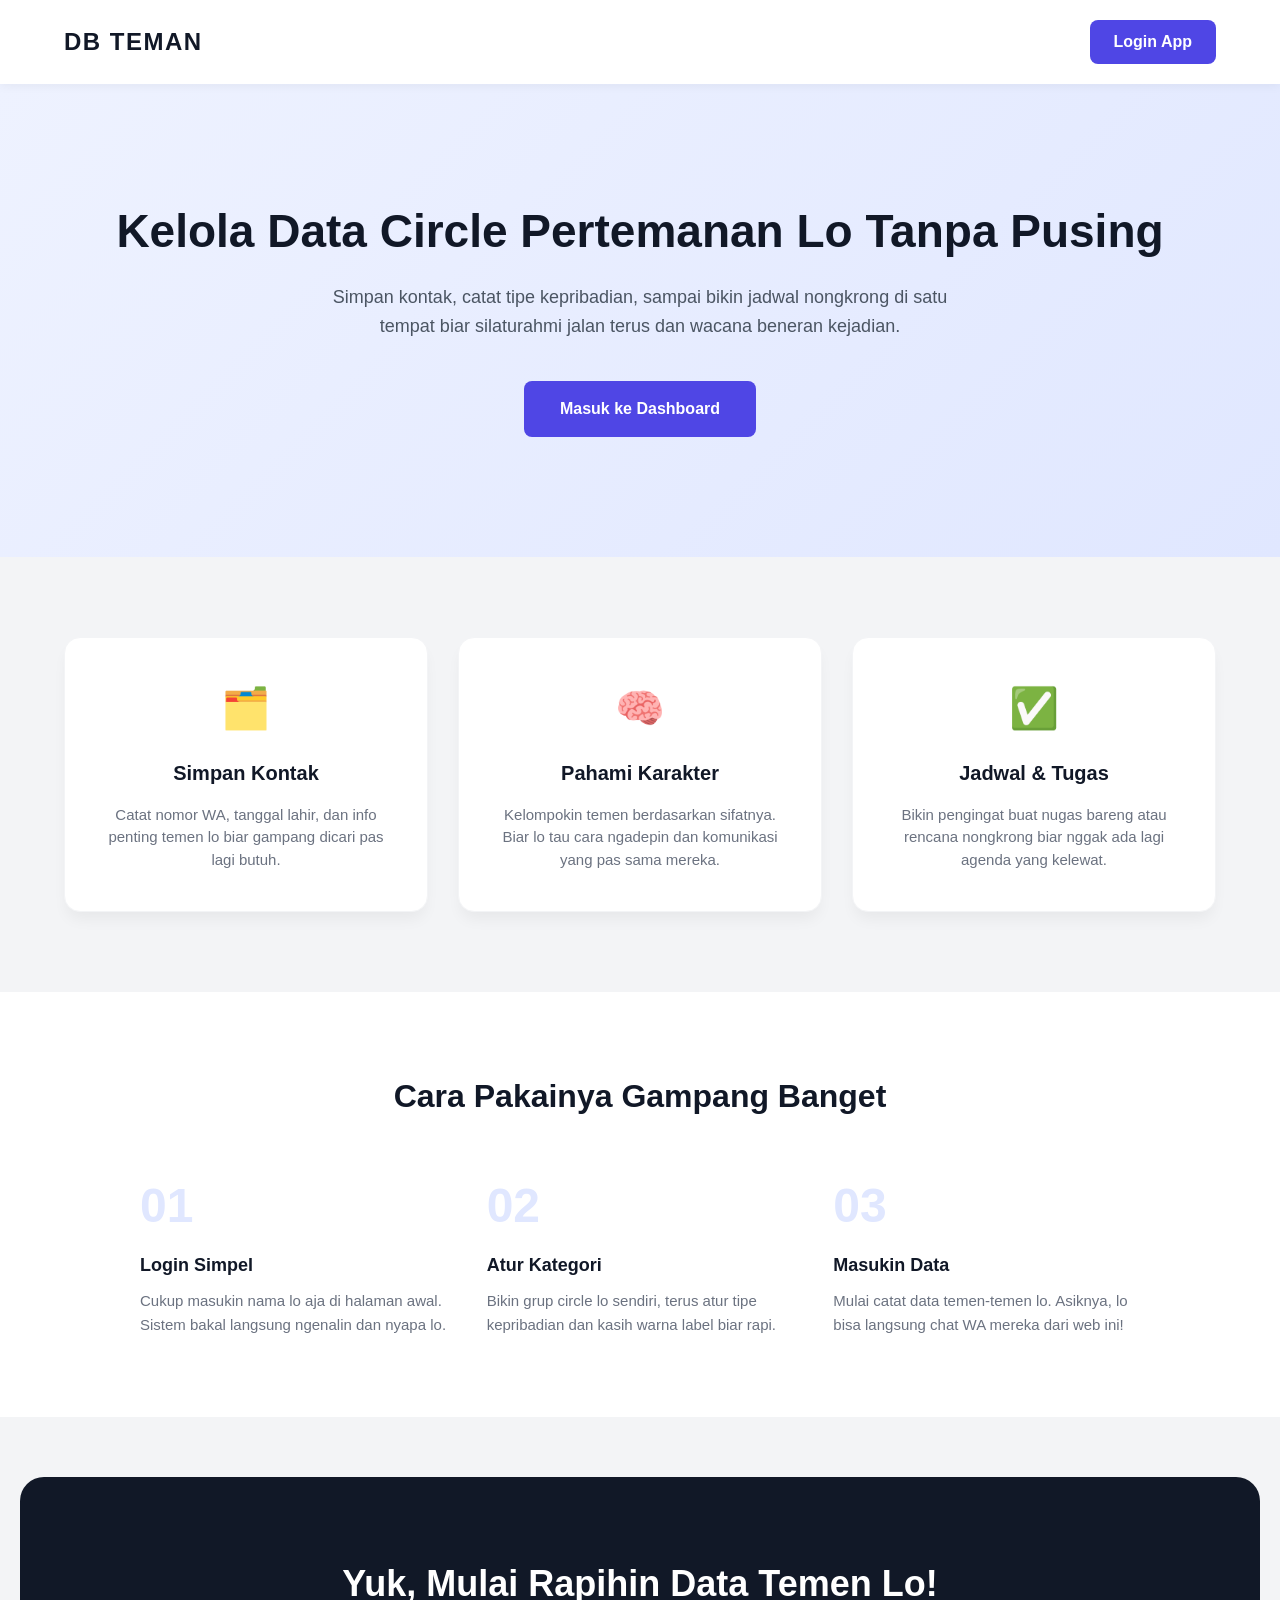
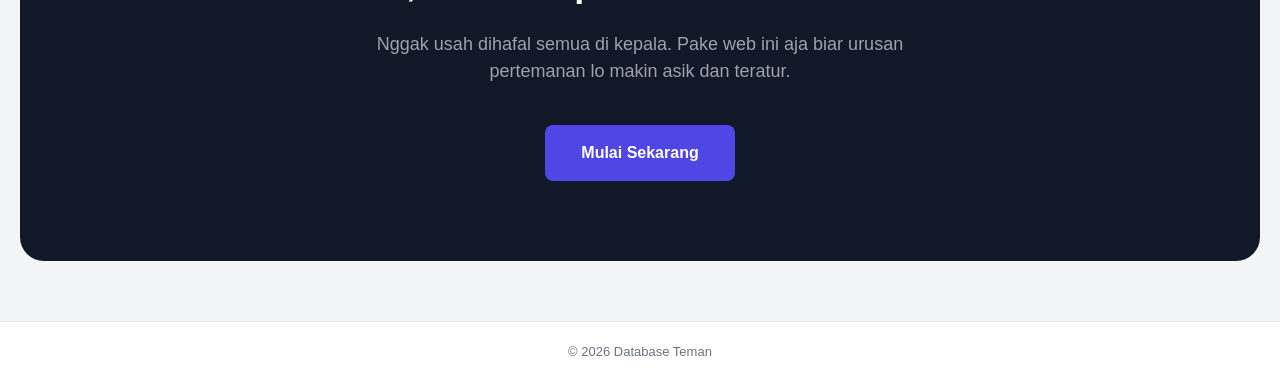
==== commit f5fec343: "last commit" ====
--- a/index.html
+++ b/index.html
@@ -1,112 +1,112 @@
-<!DOCTYPE html>
-<html lang="id">
-<head>
-    <meta charset="UTF-8">
-    <meta name="viewport" content="width=device-width, initial-scale=1.0">
-    <title>Database Teman - Kelola Circle Lo</title>
-    <link href="https://fonts.googleapis.com/css2?family=Inter:wght@400;500;600;700&display=swap" rel="stylesheet">
-    <link rel="stylesheet" href="style.css">
-    <link rel="stylesheet" href="landing.css">
-</head>
-<body>
-
-    <nav class="navbar">
-        <a href="#" class="logo-text">DB TEMAN</a>
-        <button id="hamburger-landing" class="hamburger-landing">
-            <svg viewBox="0 0 24 24" width="28" height="28" stroke="currentColor" stroke-width="2" fill="none" stroke-linecap="round" stroke-linejoin="round">
-                <line x1="3" y1="12" x2="21" y2="12"></line>
-                <line x1="3" y1="6" x2="21" y2="6"></line>
-                <line x1="3" y1="18" x2="21" y2="18"></line>
-            </svg>
-        </button>
-        <div class="nav-links" id="nav-links">
-            <a href="app.html" class="btn-utama" style="padding: 10px 24px;">Login App</a>
-        </div>
-    </nav>
-
-    <header class="hero">
-        <h1 class="reveal">Kelola Data Circle Pertemanan Lo Tanpa Pusing</h1>
-        <p class="reveal">Simpan kontak, catat tipe kepribadian, sampai bikin jadwal nongkrong di satu tempat biar silaturahmi jalan terus dan wacana beneran kejadian.</p>
-        <div class="reveal">
-            <a href="app.html" class="btn-utama">Masuk ke Dashboard</a>
-        </div>
-    </header>
-
-    <section class="fitur-container">
-        <div class="fitur-card reveal">
-            <div class="ikon-fitur">🗂️</div>
-            <h3>Simpan Kontak</h3>
-            <p>Catat nomor WA, tanggal lahir, dan info penting temen lo biar gampang dicari pas lagi butuh.</p>
-        </div>
-        <div class="fitur-card reveal">
-            <div class="ikon-fitur">🧠</div>
-            <h3>Pahami Karakter</h3>
-            <p>Kelompokin temen berdasarkan sifatnya. Biar lo tau cara ngadepin dan komunikasi yang pas sama mereka.</p>
-        </div>
-        <div class="fitur-card reveal">
-            <div class="ikon-fitur">✅</div>
-            <h3>Jadwal & Tugas</h3>
-            <p>Bikin pengingat buat nugas bareng atau rencana nongkrong biar nggak ada lagi agenda yang kelewat.</p>
-        </div>
-    </section>
-
-    <section class="cara-kerja">
-        <h2 class="section-title reveal">Cara Pakainya Gampang Banget</h2>
-        <div class="langkah-container">
-            <div class="langkah-box reveal">
-                <div class="angka-langkah">01</div>
-                <h4>Login Simpel</h4>
-                <p>Cukup masukin nama lo aja di halaman awal. Sistem bakal langsung ngenalin dan nyapa lo.</p>
-            </div>
-            <div class="langkah-box reveal">
-                <div class="angka-langkah">02</div>
-                <h4>Atur Kategori</h4>
-                <p>Bikin grup circle lo sendiri, terus atur tipe kepribadian dan kasih warna label biar rapi.</p>
-            </div>
-            <div class="langkah-box reveal">
-                <div class="angka-langkah">03</div>
-                <h4>Masukin Data</h4>
-                <p>Mulai catat data temen-temen lo. Asiknya, lo bisa langsung chat WA mereka dari web ini!</p>
-            </div>
-        </div>
-    </section>
-
-    <section class="cta-bawah reveal">
-        <h2>Yuk, Mulai Rapihin Data Temen Lo!</h2>
-        <p>Nggak usah dihafal semua di kepala. Pake web ini aja biar urusan pertemanan lo makin asik dan teratur.</p>
-        <div style="display: flex; gap: 16px; justify-content: center; flex-wrap: wrap;">
-            <a href="app.html" class="btn-utama">Mulai Sekarang</a>
-        </div>
-    </section>
-
-    <footer class="kaki-web" style="position: relative; border-top: 1px solid #e5e7eb;">
-        <p>&copy; 2026 Database Teman</p>
-    </footer>
-
-    <script>
-        // Logika Reveal Animasi Scroll
-        function reveal() {
-            var reveals = document.querySelectorAll(".reveal");
-            for (var i = 0; i < reveals.length; i++) {
-                var windowHeight = window.innerHeight;
-                var elementTop = reveals[i].getBoundingClientRect().top;
-                var elementVisible = 100;
-                if (elementTop < windowHeight - elementVisible) {
-                    reveals[i].classList.add("active");
-                }
-            }
-        }
-        window.addEventListener("scroll", reveal);
-        reveal();
-
-        // Logika Hamburger Navbar Landing Page
-        const btnLanding = document.getElementById('hamburger-landing');
-        const navLinks = document.getElementById('nav-links');
-        if(btnLanding && navLinks) {
-            btnLanding.addEventListener('click', () => {
-                navLinks.classList.toggle('open');
-            });
-        }
-    </script>
-</body>
+<!DOCTYPE html>
+<html lang="id">
+<head>
+    <meta charset="UTF-8">
+    <meta name="viewport" content="width=device-width, initial-scale=1.0">
+    <title>Database Teman - Kelola Circle Lo</title>
+    <link href="https://fonts.googleapis.com/css2?family=Inter:wght@400;500;600;700&display=swap" rel="stylesheet">
+    <link rel="stylesheet" href="style.css">
+    <link rel="stylesheet" href="landing.css">
+</head>
+<body>
+
+    <nav class="navbar">
+        <a href="#" class="logo-text">DB TEMAN</a>
+        <button id="hamburger-landing" class="hamburger-landing">
+            <svg viewBox="0 0 24 24" width="28" height="28" stroke="currentColor" stroke-width="2" fill="none" stroke-linecap="round" stroke-linejoin="round">
+                <line x1="3" y1="12" x2="21" y2="12"></line>
+                <line x1="3" y1="6" x2="21" y2="6"></line>
+                <line x1="3" y1="18" x2="21" y2="18"></line>
+            </svg>
+        </button>
+        <div class="nav-links" id="nav-links">
+            <a href="app.html" class="btn-utama" style="padding: 10px 24px;">Login App</a>
+        </div>
+    </nav>
+
+    <header class="hero">
+        <h1 class="reveal">Kelola Data Circle Pertemanan Lo Tanpa Pusing</h1>
+        <p class="reveal">Simpan kontak, catat tipe kepribadian, sampai bikin jadwal nongkrong di satu tempat biar silaturahmi jalan terus dan wacana beneran kejadian.</p>
+        <div class="reveal">
+            <a href="app.html" class="btn-utama">Masuk ke Dashboard</a>
+        </div>
+    </header>
+
+    <section class="fitur-container">
+        <div class="fitur-card reveal">
+            <div class="ikon-fitur">🗂️</div>
+            <h3>Simpan Kontak</h3>
+            <p>Catat nomor WA, tanggal lahir, dan info penting temen lo biar gampang dicari pas lagi butuh.</p>
+        </div>
+        <div class="fitur-card reveal">
+            <div class="ikon-fitur">🧠</div>
+            <h3>Pahami Karakter</h3>
+            <p>Kelompokin temen berdasarkan sifatnya. Biar lo tau cara ngadepin dan komunikasi yang pas sama mereka.</p>
+        </div>
+        <div class="fitur-card reveal">
+            <div class="ikon-fitur">✅</div>
+            <h3>Jadwal & Tugas</h3>
+            <p>Bikin pengingat buat nugas bareng atau rencana nongkrong biar nggak ada lagi agenda yang kelewat.</p>
+        </div>
+    </section>
+
+    <section class="cara-kerja">
+        <h2 class="section-title reveal">Cara Pakainya Gampang Banget</h2>
+        <div class="langkah-container">
+            <div class="langkah-box reveal">
+                <div class="angka-langkah">01</div>
+                <h4>Login Simpel</h4>
+                <p>Cukup masukin nama lo aja di halaman awal. Sistem bakal langsung ngenalin dan nyapa lo.</p>
+            </div>
+            <div class="langkah-box reveal">
+                <div class="angka-langkah">02</div>
+                <h4>Atur Kategori</h4>
+                <p>Bikin grup circle lo sendiri, terus atur tipe kepribadian dan kasih warna label biar rapi.</p>
+            </div>
+            <div class="langkah-box reveal">
+                <div class="angka-langkah">03</div>
+                <h4>Masukin Data</h4>
+                <p>Mulai catat data temen-temen lo. Asiknya, lo bisa langsung chat WA mereka dari web ini!</p>
+            </div>
+        </div>
+    </section>
+
+    <section class="cta-bawah reveal">
+        <h2>Yuk, Mulai Rapihin Data Temen Lo!</h2>
+        <p>Nggak usah dihafal semua di kepala. Pake web ini aja biar urusan pertemanan lo makin asik dan teratur.</p>
+        <div style="display: flex; gap: 16px; justify-content: center; flex-wrap: wrap;">
+            <a href="app.html" class="btn-utama">Mulai Sekarang</a>
+        </div>
+    </section>
+
+    <footer class="kaki-web" style="position: relative; border-top: 1px solid #e5e7eb;">
+        <p>&copy; 2026 Database Teman</p>
+    </footer>
+
+    <script>
+        // Logika Reveal Animasi Scroll
+        function reveal() {
+            var reveals = document.querySelectorAll(".reveal");
+            for (var i = 0; i < reveals.length; i++) {
+                var windowHeight = window.innerHeight;
+                var elementTop = reveals[i].getBoundingClientRect().top;
+                var elementVisible = 100;
+                if (elementTop < windowHeight - elementVisible) {
+                    reveals[i].classList.add("active");
+                }
+            }
+        }
+        window.addEventListener("scroll", reveal);
+        reveal();
+
+        // Logika Hamburger Navbar Landing Page
+        const btnLanding = document.getElementById('hamburger-landing');
+        const navLinks = document.getElementById('nav-links');
+        if(btnLanding && navLinks) {
+            btnLanding.addEventListener('click', () => {
+                navLinks.classList.toggle('open');
+            });
+        }
+    </script>
+</body>
 </html>
--- a/style.css
+++ b/style.css
@@ -23,6 +23,7 @@
     justify-content: center;
     align-items: center;
     z-index: 999;
+    padding: 20px;
 }
 
 .box-login {
@@ -60,6 +61,8 @@
     top: 0;
     left: 0;
     box-shadow: 4px 0 15px rgba(0,0,0,0.05);
+    z-index: 999;
+    transition: transform 0.3s ease;
 }
 
 .logo {
@@ -99,6 +102,7 @@
     min-height: 100vh;
     position: relative;
     padding-bottom: 80px;
+    transition: margin-left 0.3s ease;
 }
 
 .topbar {
@@ -108,6 +112,27 @@
     display: flex;
     justify-content: space-between;
     align-items: center;
+}
+
+.topbar-left {
+    display: flex;
+    align-items: center;
+    gap: 15px;
+}
+
+.hamburger-btn {
+    display: none;
+    background: transparent;
+    border: none;
+    color: #111827;
+    padding: 5px;
+    cursor: pointer;
+    width: auto;
+}
+
+.hamburger-btn:hover {
+    background: transparent;
+    transform: scale(1.1);
 }
 
 .topbar h2 {
@@ -452,7 +477,7 @@
     border-radius: 12px;
     box-shadow: 0 4px 6px -1px rgba(0, 0, 0, 0.05);
     border: 1px solid #f3f4f6;
-    overflow: hidden;
+    overflow-x: auto;
     margin-top: 20px;
 }
 
@@ -460,6 +485,7 @@
     width: 100%;
     border-collapse: collapse;
     text-align: left;
+    min-width: 800px;
 }
 
 th, td {
@@ -474,6 +500,7 @@
     font-size: 13px;
     text-transform: uppercase;
     letter-spacing: 0.05em;
+    white-space: nowrap;
 }
 
 td {
@@ -491,60 +518,95 @@
     padding: 6px 14px;
     font-size: 12px;
     background: #10b981;
-    margin-left: 10px;
+    margin-left: 5px;
+    margin-bottom: 5px;
 }
 
 td button:hover {
     background: #059669;
 }
 
+#sidebar-overlay {
+    display: none;
+    position: fixed;
+    top: 0; left: 0; right: 0; bottom: 0;
+    background: rgba(0, 0, 0, 0.5);
+    z-index: 998;
+    opacity: 0;
+    transition: opacity 0.3s ease;
+}
+
+/* KODE RESPONSIVE UNTUK DEVICE / HP */
+@media (max-width: 992px) {
+    .layout-grid {
+        flex-direction: column;
+    }
+}
+
 @media (max-width: 768px) {
+    .hamburger-btn {
+        display: block;
+    }
+
     #menu-kiri {
-        width: 100%;
-        height: auto;
-        position: relative;
-    }
-
-    .logo {
-        padding: 20px;
-    }
-
-    #menu-kiri ul {
-        display: flex;
-        flex-wrap: nowrap;
-        overflow-x: auto;
-        margin: 0;
-    }
-
-    #menu-kiri ul li {
-        flex: 0 0 auto;
-    }
-
-    #menu-kiri ul li label {
-        border-left: none;
-        border-bottom: 3px solid transparent;
-        padding: 15px 20px;
-    }
-
-    #dashboard:checked ~ #layar-app #menu-kiri ul li:nth-child(1) label,
-    #sifat:checked ~ #layar-app #menu-kiri ul li:nth-child(2) label,
-    #kategori:checked ~ #layar-app #menu-kiri ul li:nth-child(3) label,
-    #teman:checked ~ #layar-app #menu-kiri ul li:nth-child(4) label,
-    #tugas:checked ~ #layar-app #menu-kiri ul li:nth-child(5) label {
-        border-bottom-color: #4f46e5;
+        transform: translateX(-100%);
+    }
+
+    #menu-kiri.open {
+        transform: translateX(0);
+    }
+
+    #sidebar-overlay {
+        display: block;
+        pointer-events: none;
+    }
+
+    #sidebar-overlay.open {
+        opacity: 1;
+        pointer-events: auto;
     }
 
     #area-utama {
         margin-left: 0;
     }
 
-    .flex-stat, .layout-grid, .form-row {
-        flex-direction: column;
-    }
-
     .topbar {
+        padding: 15px 20px;
         flex-direction: column;
         align-items: flex-start;
-        gap: 10px;
+        gap: 15px;
+    }
+
+    .info-waktu {
+        width: 100%;
+        justify-content: space-between;
+    }
+
+    .konten-pembungkus {
+        padding: 20px;
+    }
+
+    .flex-stat {
+        flex-direction: column;
+        gap: 16px;
+    }
+
+    .form-row {
+        flex-direction: column;
+        gap: 0;
+    }
+
+    .header-aksi {
+        flex-direction: column;
+        align-items: flex-start;
+        gap: 15px;
+    }
+
+    .btn-tambah {
+        width: 100%;
+    }
+    
+    .box-login {
+        padding: 30px 20px;
     }
 }
--- a/landing.css
+++ b/landing.css
@@ -9,6 +9,7 @@
     position: sticky;
     top: 0;
     z-index: 100;
+    flex-wrap: wrap;
 }
 .navbar .logo-text {
     color: #111827;
@@ -16,6 +17,14 @@
     font-weight: 700;
     letter-spacing: 1.5px;
     text-decoration: none;
+}
+.hamburger-landing {
+    display: none;
+    background: transparent;
+    border: none;
+    color: #111827;
+    cursor: pointer;
+    padding: 5px;
 }
 .hero {
     text-align: center;
@@ -174,10 +183,38 @@
     transform: translateY(0);
 }
 
-/* Mobile */
+/* Mobile Responsiveness */
 @media (max-width: 768px) {
+    .hamburger-landing { display: block; }
+    
+    .nav-links { 
+        display: none; 
+        width: 100%; 
+        text-align: center; 
+        margin-top: 20px;
+        padding-bottom: 10px;
+    }
+    
+    .nav-links.open {
+        display: block;
+    }
+
+    .nav-links .btn-utama {
+        display: block;
+        width: 100%;
+    }
+
+    .hero { padding: 80px 20px; }
     .hero h1 { font-size: 32px; }
     .hero p { font-size: 16px; }
-    .langkah-container { gap: 20px; }
+
+    .fitur-container { padding: 40px 5%; }
+    .langkah-container { gap: 30px; margin-top: 30px; }
+
+    .cta-bawah { 
+        padding: 60px 20px; 
+        border-radius: 0; 
+        margin: 0; 
+    }
     .cta-bawah h2 { font-size: 28px; }
 }
